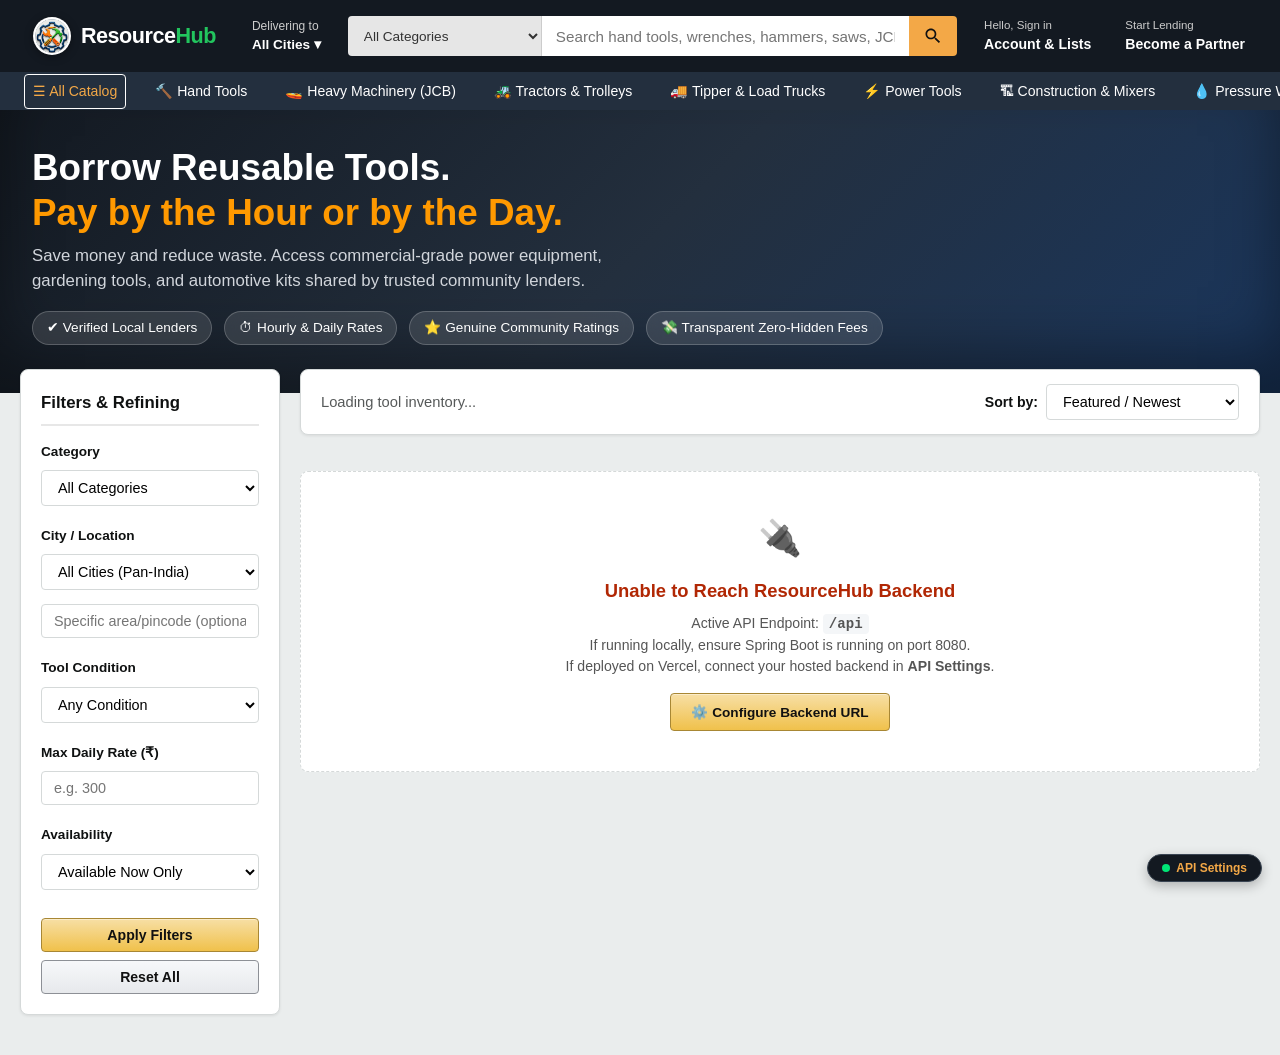
==== backend/src/main/resources/static/index.html @ 08cc88b8 "Initial commit: ResourceHub Equipment & Tool Circulation Platform" ====
<!DOCTYPE html>
<html lang="en">
<head>
  <meta charset="UTF-8">
  <meta name="viewport" content="width=device-width, initial-scale=1.0">
  <title>ResourceHub | Tool Circulation & Equipment Rental</title>
  <link rel="icon" type="image/png" href="images/Logo-circle.png">
  <link rel="stylesheet" href="css/style.css">
  <link rel="preconnect" href="https://fonts.googleapis.com">
  <link rel="preconnect" href="https://fonts.gstatic.com" crossorigin>
  <link href="https://fonts.googleapis.com/css2?family=Inter:wght@400;500;600;700;800&display=swap" rel="stylesheet">
</head>
<body>

  <!-- Top Amazon-style Navbar -->
  <header class="top-navbar">
    <a href="index.html" class="brand-logo" title="ResourceHub">
      <img src="images/Logo-circle.png" alt="ResourceHub Logo" class="brand-logo-img">
      <span class="brand-text">Resource<span class="highlight">Hub</span></span>
    </a>

    <div class="location-badge" id="nav-location-badge" title="Deliver or Pickup location - Click to change city" onclick="openCityModal()">
      <span>Delivering to</span>
      <strong id="nav-current-city">All Cities ▾</strong>
    </div>

    <!-- Central Search Bar with Category Select -->
    <div class="nav-search-container">
      <select id="nav-category-select" class="search-category-select">
        <option value="All">All Categories</option>
        <option value="Hand Tools">Hand Tools</option>
        <option value="Heavy Machinery">Heavy Machinery (JCB)</option>
        <option value="Tractors & Farm">Tractors & Farm</option>
        <option value="Transport & Load">Transport Trucks & Load</option>
        <option value="Power Tools">Power Tools</option>
        <option value="Construction">Construction</option>
        <option value="Cleaning">Cleaning</option>
        <option value="Gardening">Gardening</option>
        <option value="Workshop">Workshop</option>
        <option value="Automotive">Automotive</option>
      </select>
      <input type="text" id="nav-search-input" class="search-input" placeholder="Search hand tools, wrenches, hammers, saws, JCB, drills...">
      <button id="nav-search-btn" class="search-button" title="Search">
        <svg viewBox="0 0 24 24"><path d="M15.5 14h-.79l-.28-.27C15.41 12.59 16 11.11 16 9.5 16 5.91 13.09 3 9.5 3S3 5.91 3 9.5 5.91 16 9.5 16c1.61 0 3.09-.59 4.23-1.57l.27.28v.79l5 4.99L20.49 19l-4.99-5zm-6 0C7.01 14 5 11.99 5 9.5S7.01 5 9.5 5 14 7.01 14 9.5 11.99 14 9.5 14z"/></svg>
      </button>
    </div>

    <!-- Right Actions -->
    <div class="nav-actions">
      <div id="nav-account">
        <!-- Injected dynamically by api.js -->
      </div>
      <a href="register.html" class="nav-link-btn" id="nav-register-btn">
        <span class="subtext">Start Lending</span>
        <strong>Become a Partner</strong>
      </a>
    </div>
  </header>

  <!-- Sub Navigation Bar with Hand Tools & Equipment -->
  <nav class="sub-navbar">
    <a class="sub-nav-item active" onclick="filterByCategory('All')">&#9776; All Catalog</a>
    <a class="sub-nav-item" onclick="filterByCategory('Hand Tools')">&#128296; Hand Tools</a>
    <a class="sub-nav-item" onclick="filterByCategory('Heavy Machinery')">&#128676; Heavy Machinery (JCB)</a>
    <a class="sub-nav-item" onclick="filterByCategory('Tractors & Farm')">&#128668; Tractors & Trolleys</a>
    <a class="sub-nav-item" onclick="filterByCategory('Transport & Load')">&#128666; Tipper & Load Trucks</a>
    <a class="sub-nav-item" onclick="filterByCategory('Power Tools')">&#9889; Power Tools</a>
    <a class="sub-nav-item" onclick="filterByCategory('Construction')">&#127959; Construction & Mixers</a>
    <a class="sub-nav-item" onclick="filterByCategory('Cleaning')">&#128167; Pressure Washers</a>
    <a class="sub-nav-item" onclick="filterByCategory('Gardening')">&#127793; Gardening</a>
    <a class="sub-nav-item" onclick="filterByCategory('Automotive')">&#128295; Automotive</a>
  </nav>

  <!-- Hero Banner -->
  <section class="hero-banner">
    <div class="hero-content">
      <div class="hero-text">
        <h1>Borrow Reusable Tools.<br><span>Pay by the Hour or by the Day.</span></h1>
        <p>Save money and reduce waste. Access commercial-grade power equipment, gardening tools, and automotive kits shared by trusted community lenders.</p>
        <div class="hero-badges">
          <div class="hero-badge-item">&#x2714; Verified Local Lenders</div>
          <div class="hero-badge-item">&#x23F1; Hourly & Daily Rates</div>
          <div class="hero-badge-item">&#x2B50; Genuine Community Ratings</div>
          <div class="hero-badge-item">&#x1F4B8; Transparent Zero-Hidden Fees</div>
        </div>
      </div>
    </div>
  </section>

  <!-- Main Marketplace Layout -->
  <main class="page-container">
    <div class="marketplace-layout">

      <!-- Left Filters Sidebar -->
      <aside class="filter-sidebar">
        <h3>Filters & Refining</h3>

        <div class="filter-group">
          <label for="filter-category">Category</label>
          <select id="filter-category" class="filter-select">
            <option value="All">All Categories</option>
            <option value="Hand Tools">Hand Tools (Hammers, Wrenches, Saws...)</option>
            <option value="Heavy Machinery">Heavy Machinery (JCB & Excavators)</option>
            <option value="Tractors & Farm">Tractors & Farm Equipment</option>
            <option value="Transport & Load">Transport Trucks & Load</option>
            <option value="Construction">Construction & Mixers</option>
            <option value="Power Tools">Power Tools</option>
            <option value="Cleaning">Cleaning & Washers</option>
            <option value="Gardening">Gardening & Landscaping</option>
            <option value="Workshop">Workshop</option>
            <option value="Automotive">Automotive</option>
          </select>
        </div>

        <div class="filter-group">
          <label for="filter-location">City / Location</label>
          <select id="filter-location" class="filter-select" onchange="onCityDropdownChanged()">
            <option value="All">All Cities (Pan-India)</option>
            <option value="Bengaluru">Bengaluru</option>
            <option value="Mumbai">Mumbai</option>
            <option value="Delhi NCR">Delhi NCR</option>
            <option value="Hyderabad">Hyderabad</option>
            <option value="Chennai">Chennai</option>
            <option value="Pune">Pune</option>
            <option value="Kolkata">Kolkata</option>
            <option value="Ahmedabad">Ahmedabad</option>
            <option value="Jaipur">Jaipur</option>
            <option value="Chandigarh">Chandigarh</option>
            <option value="Lucknow">Lucknow</option>
            <option value="Kochi">Kochi</option>
            <option value="Coimbatore">Coimbatore</option>
            <option value="Indore">Indore</option>
          </select>
        </div>

        <div class="filter-group" style="margin-top: -6px;">
          <input type="text" id="filter-locality" class="filter-input" placeholder="Specific area/pincode (optional)" oninput="loadTools()">
        </div>

        <div class="filter-group">
          <label for="filter-condition">Tool Condition</label>
          <select id="filter-condition" class="filter-select">
            <option value="All">Any Condition</option>
            <option value="Brand New">Brand New</option>
            <option value="Like New">Like New</option>
            <option value="Good">Good</option>
            <option value="Fair">Fair</option>
          </select>
        </div>

        <div class="filter-group">
          <label for="filter-max-price">Max Daily Rate (₹)</label>
          <input type="number" id="filter-max-price" class="filter-input" placeholder="e.g. 300" min="0">
        </div>

        <div class="filter-group">
          <label for="filter-status">Availability</label>
          <select id="filter-status" class="filter-select">
            <option value="All">Show All</option>
            <option value="AVAILABLE" selected>Available Now Only</option>
            <option value="BORROWED">Currently Borrowed</option>
          </select>
        </div>

        <button class="btn-primary" style="width: 100%; margin-top: 8px;" onclick="loadTools()">Apply Filters</button>
        <button class="btn-secondary" style="width: 100%; margin-top: 8px;" onclick="resetFilters()">Reset All</button>
      </aside>

      <!-- Center & Right Product Showcase -->
      <section>
        <div class="tools-header">
          <div class="results-count" id="results-count">
            Loading tool inventory...
          </div>
          <div class="sort-container">
            <label for="sort-select"><strong>Sort by:</strong></label>
            <select id="sort-select" class="filter-select" style="width: auto;" onchange="loadTools()">
              <option value="newest">Featured / Newest</option>
              <option value="price_asc">Price: Low to High</option>
              <option value="price_desc">Price: High to Low</option>
              <option value="rating_desc">Avg. Customer Review</option>
              <option value="name_asc">Alphabetical (A-Z)</option>
            </select>
          </div>
        </div>

        <!-- Dynamic Product Cards Grid -->
        <div id="product-grid" class="product-grid">
          <!-- Populated by JavaScript -->
        </div>
      </section>

    </div>
  </main>

  <!-- Interactive Quick Rent Modal -->
  <div id="rent-modal" class="modal-overlay">
    <div class="modal-window">
      <div class="modal-header">
        <h3 id="rent-modal-title">Rent Tool</h3>
        <button class="close-modal-btn" onclick="closeRentModal()">&times;</button>
      </div>
      <div class="modal-body">
        <input type="hidden" id="rent-tool-id">
        <input type="hidden" id="rent-hourly-rate">
        <input type="hidden" id="rent-daily-rate">

        <!-- Rental Mode Selector -->
        <div class="filter-group">
          <label><strong>Select Rental Duration Mode:</strong></label>
          <div style="display:flex; gap:12px; margin-top:6px;">
            <label style="flex:1; cursor:pointer; background:#f4f6f8; border:1px solid #ccc; padding:10px; border-radius:4px; text-align:center;">
              <input type="radio" name="rental-type" value="HOURLY" checked onchange="updateCalcPreview()">
              <strong style="margin-left:6px;">Rent by Hour</strong>
              <div id="modal-hourly-badge" style="color:var(--price-color); font-weight:700; margin-top:2px;">₹-- / hr</div>
            </label>
            <label style="flex:1; cursor:pointer; background:#f4f6f8; border:1px solid #ccc; padding:10px; border-radius:4px; text-align:center;">
              <input type="radio" name="rental-type" value="DAILY" onchange="updateCalcPreview()">
              <strong style="margin-left:6px;">Rent by Day</strong>
              <div id="modal-daily-badge" style="color:var(--price-color); font-weight:700; margin-top:2px;">₹-- / day</div>
            </label>
          </div>
        </div>

        <!-- Duration Input -->
        <div class="filter-group">
          <label id="duration-label" for="rent-duration">Number of Hours:</label>
          <input type="number" id="rent-duration" class="filter-input" value="2" min="1" max="168" oninput="updateCalcPreview()">
        </div>

        <!-- Start Time -->
        <div class="filter-group">
          <label for="rent-start-time">Pickup Date & Time:</label>
          <input type="datetime-local" id="rent-start-time" class="filter-input">
        </div>

        <!-- Notes -->
        <div class="filter-group">
          <label for="rent-notes">Optional Note for Lender:</label>
          <input type="text" id="rent-notes" class="filter-input" placeholder="e.g. Need drill bits for concrete wall project">
        </div>

        <!-- Live Price Calculation Card -->
        <div class="calc-summary-card">
          <div class="calc-row">
            <span>Rate Applied:</span>
            <span id="calc-rate-applied">₹0</span>
          </div>
          <div class="calc-row">
            <span>Selected Duration:</span>
            <span id="calc-duration-text">2 Hours</span>
          </div>
          <div class="calc-row total">
            <span>Total Estimated Cost:</span>
            <span id="calc-total-amount">₹0</span>
          </div>
        </div>

        <button class="btn-primary" style="width:100%; padding:12px; font-size:1rem;" onclick="submitBorrowRequest()">
          Confirm & Send Borrow Request
        </button>
      </div>
    </div>
  </div>

  <!-- Amazon-Style City Selection Modal -->
  <div id="city-modal" class="modal-overlay">
    <div class="modal-window city-modal-window">
      <div class="modal-header">
        <div>
          <h3 style="margin: 0; font-size: 1.15rem; color: #111;">Choose your location</h3>
          <p style="margin: 4px 0 0 0; font-size: 0.8rem; color: #666;">Select your city to see equipment & tools available near you</p>
        </div>
        <button class="close-modal-btn" onclick="closeCityModal()">&times;</button>
      </div>
      <div class="modal-body">
        <!-- Search custom city/pincode -->
        <div style="margin-bottom: 16px;">
          <label style="font-size: 0.82rem; font-weight: 700; color: #333; margin-bottom: 6px; display: block;">Enter City, Locality, or 6-digit Pincode</label>
          <div style="display: flex; gap: 8px;">
            <input type="text" id="custom-city-input" class="filter-input" placeholder="e.g. Bengaluru, Whitefield, 560001, Mumbai, Pune..." style="flex: 1;" onkeypress="if(event.key === 'Enter') applyCustomCity()">
            <button class="btn-primary" style="white-space: nowrap; padding: 8px 18px;" onclick="applyCustomCity()">Apply</button>
          </div>
        </div>

        <div style="display: flex; align-items: center; gap: 10px; margin: 14px 0; color: #888; font-size: 0.78rem;">
          <div style="flex: 1; height: 1px; background: #e0e0e0;"></div>
          <span>or select from major cities</span>
          <div style="flex: 1; height: 1px; background: #e0e0e0;"></div>
        </div>

        <!-- Popular City Buttons Grid -->
        <div class="city-grid" id="popular-cities-grid">
          <!-- Populated by JavaScript -->
        </div>

        <!-- Geolocation Auto-detect -->
        <div class="city-auto-detect-box">
          <div style="display: flex; align-items: center; gap: 10px;">
            <span style="font-size: 1.3rem;">📍</span>
            <div>
              <strong style="font-size: 0.85rem; color: #111; display: block;">Auto-detect current location</strong>
              <span style="font-size: 0.75rem; color: #666;">Find equipment in your immediate local area</span>
            </div>
          </div>
          <button class="btn-secondary" style="font-size: 0.8rem; padding: 6px 14px;" onclick="detectUserLocation()">Detect Location</button>
        </div>
      </div>
    </div>
  </div>

  <!-- Scripts -->
  <script src="js/config.js"></script>
  <script src="js/api.js"></script>
  <script>
    let currentTools = [];

    async function loadTools() {
      const container = document.getElementById("product-grid");
      const resultsCount = document.getElementById("results-count");
      container.innerHTML = '<div style="grid-column: 1/-1; text-align: center; padding: 40px; color: #666;">Loading latest tool listings...</div>';

      const category = document.getElementById("filter-category").value;
      const cityVal = document.getElementById("filter-location").value;
      const localityVal = document.getElementById("filter-locality") ? document.getElementById("filter-locality").value.trim() : "";
      
      let locationParam = "";
      if (cityVal && cityVal !== "All" && cityVal !== "All Cities") {
        locationParam = localityVal ? `${cityVal} ${localityVal}` : cityVal;
      } else if (localityVal) {
        locationParam = localityVal;
      }

      const condition = document.getElementById("filter-condition").value;
      const maxPrice = document.getElementById("filter-max-price").value;
      const status = document.getElementById("filter-status").value;
      const sortBy = document.getElementById("sort-select").value;
      const query = document.getElementById("nav-search-input").value;

      try {
        const res = await Api.getTools({
          query,
          category,
          location: locationParam,
          condition,
          maxDailyRate: maxPrice,
          status,
          sortBy
        });

        currentTools = res.data || [];
        resultsCount.innerHTML = `Showing <strong>${currentTools.length}</strong> available tools`;

        if (currentTools.length === 0) {
          container.innerHTML = `
            <div style="grid-column: 1/-1; background:#fff; padding:40px; text-align:center; border-radius:8px; border:1px solid #ddd;">
              <h3 style="margin-bottom:8px; color:#333;">No tools match your criteria</h3>
              <p style="color:#666; margin-bottom:16px;">Try adjusting your search keywords, location, or price filters.</p>
              <button class="btn-secondary" onclick="resetFilters()">Clear All Filters</button>
            </div>
          `;
          return;
        }

        container.innerHTML = currentTools.map(tool => {
          const stars = generateStars(tool.averageRating || 0);
          const isAvail = tool.availabilityStatus === 'AVAILABLE';
          return `
            <div class="product-card">
              <div class="card-image-box">
                <img src="${tool.imageUrl ? encodeURI(tool.imageUrl) : 'https://images.unsplash.com/photo-1504148455328-c376907d081c?auto=format&fit=crop&w=800&q=80'}" alt="${tool.toolName}" loading="lazy" onerror="this.src='https://images.unsplash.com/photo-1504148455328-c376907d081c?auto=format&fit=crop&w=800&q=80'">
                <span class="condition-badge">${tool.toolCondition || 'Good'}</span>
                <span class="status-badge ${isAvail ? 'available' : 'borrowed'}">
                  ${isAvail ? 'Available' : 'Borrowed'}
                </span>
              </div>

              <div class="card-content">
                <div class="category-tag">${tool.category}</div>
                <h3 class="product-title" title="${tool.toolName}">
                  <a href="tool-details.html?id=${tool.id}" style="color:inherit; text-decoration:none;">
                    ${tool.toolName}
                  </a>
                </h3>

                <div class="rating-container">
                  <span class="stars">${stars}</span>
                  <span class="rating-score">${tool.averageRating ? tool.averageRating.toFixed(1) : 'New'}</span>
                  <span class="rating-count">(${tool.reviewCount || 0})</span>
                </div>

                <div class="product-location">
                  <span>&#x1F4CD;</span>
                  <span>${tool.location} &bull; ${tool.lenderName || 'Verified Lender'}</span>
                </div>

                <!-- Amazon Dual Pricing Display -->
                <div class="dual-pricing-box">
                  <div class="price-item">
                    <span class="label">Per Hour</span>
                    <span class="rate">₹${tool.hourlyRate}</span>
                  </div>
                  <div class="price-divider"></div>
                  <div class="price-item">
                    <span class="label">Per Day</span>
                    <span class="rate">₹${tool.dailyRate}</span>
                  </div>
                </div>

                <div class="card-actions">
                  ${isAvail ? `
                    <button class="btn-primary" onclick="openRentModal(${tool.id})">Rent Now</button>
                  ` : `
                    <button class="btn-secondary" disabled style="opacity:0.6; cursor:not-allowed;">Currently Borrowed</button>
                  `}
                  <a href="tool-details.html?id=${tool.id}" class="btn-secondary">Details</a>
                </div>
              </div>
            </div>
          `;
        }).join("");

      } catch (err) {
        container.innerHTML = `
          <div style="grid-column: 1/-1; text-align: center; padding: 40px 20px; background: #fff; border-radius: 8px; border: 1px dashed #d5d9d9; margin: 20px 0;">
            <div style="font-size: 2.2rem; margin-bottom: 12px;">🔌</div>
            <h3 style="color: #b12704; margin-bottom: 8px; font-size: 1.15rem;">Unable to Reach ResourceHub Backend</h3>
            <p style="color: #555; max-width: 520px; margin: 0 auto 16px auto; font-size: 0.88rem; line-height: 1.5;">
              Active API Endpoint: <code style="background:#f4f6f8; padding:2px 6px; border-radius:4px; font-weight:700;">${Api.getBaseUrl()}</code><br>
              If running locally, ensure Spring Boot is running on port 8080.<br>
              If deployed on Vercel, connect your hosted backend in <strong>API Settings</strong>.
            </p>
            <button class="btn-primary" onclick="openApiSettingsModal()" style="font-size: 0.85rem; padding: 10px 20px; font-weight: 700;">
              ⚙️ Configure Backend URL
            </button>
          </div>
        `;
      }
    }

    function generateStars(rating) {
      const full = Math.floor(rating);
      let s = "";
      for (let i = 0; i < 5; i++) {
        s += i < full ? "&#9733;" : "&#9734;";
      }
      return s;
    }

    function filterByCategory(cat) {
      document.getElementById("nav-category-select").value = cat;
      document.getElementById("filter-category").value = cat;
      document.querySelectorAll(".sub-nav-item").forEach(item => {
        item.classList.remove("active");
        if (item.textContent.includes(cat) || (cat === 'All' && item.textContent.includes('All Tools'))) {
          item.classList.add("active");
        }
      });
      loadTools();
    }

    function resetFilters() {
      document.getElementById("filter-category").value = "All";
      document.getElementById("nav-category-select").value = "All";
      document.getElementById("filter-location").value = "All";
      if (document.getElementById("filter-locality")) document.getElementById("filter-locality").value = "";
      document.getElementById("filter-condition").value = "All";
      document.getElementById("filter-max-price").value = "";
      document.getElementById("filter-status").value = "AVAILABLE";
      document.getElementById("nav-search-input").value = "";
      document.getElementById("sort-select").value = "newest";
      Api.setSelectedCity("All Cities");
      updateNavbarCityLabel("All Cities");
      loadTools();
    }

    // ==========================================
    // City & Location Operations (Amazon Style)
    // ==========================================
    function updateNavbarCityLabel(cityName) {
      const label = document.getElementById("nav-current-city");
      if (!label) return;
      if (!cityName || cityName === "All" || cityName === "All Cities" || cityName.includes("Pan-India")) {
        label.textContent = "All Cities ▾";
      } else {
        label.textContent = `${cityName} ▾`;
      }
    }

    function syncCityDropdown(cityName) {
      const select = document.getElementById("filter-location");
      if (!select) return;
      let matched = false;
      const target = (!cityName || cityName === "All Cities") ? "All" : cityName.toLowerCase();

      for (let i = 0; i < select.options.length; i++) {
        if (select.options[i].value.toLowerCase() === target || select.options[i].text.toLowerCase().includes(target)) {
          select.selectedIndex = i;
          matched = true;
          break;
        }
      }
      if (!matched && cityName && cityName !== "All" && cityName !== "All Cities") {
        const opt = document.createElement("option");
        opt.value = cityName;
        opt.textContent = cityName;
        select.appendChild(opt);
        select.value = cityName;
      }
    }

    function onCityDropdownChanged() {
      const selected = document.getElementById("filter-location").value;
      const cityToSet = selected === "All" ? "All Cities" : selected;
      Api.setSelectedCity(cityToSet);
      updateNavbarCityLabel(cityToSet);
      loadTools();
    }

    function renderCityGrid() {
      const grid = document.getElementById("popular-cities-grid");
      if (!grid) return;
      const currentCity = Api.getSelectedCity();

      grid.innerHTML = Api.POPULAR_CITIES.map(c => {
        const isCurrent = (currentCity.toLowerCase() === c.name.toLowerCase()) || 
                          ((currentCity === "All" || currentCity === "All Cities") && c.name === "All Cities");
        return `
          <button type="button" class="city-card-btn ${isCurrent ? 'active' : ''}" onclick="selectCity('${c.name}')">
            <span class="city-icon">${c.icon}</span>
            <span class="city-name">${c.label}</span>
            <span class="city-badge-tag">${c.tag}</span>
          </button>
        `;
      }).join("");
    }

    function openCityModal() {
      renderCityGrid();
      document.getElementById("city-modal").classList.add("active");
    }

    function closeCityModal() {
      document.getElementById("city-modal").classList.remove("active");
    }

    function selectCity(cityName) {
      const cleanCity = (!cityName || cityName === "All" || cityName === "All Cities") ? "All Cities" : cityName;
      Api.setSelectedCity(cleanCity);
      updateNavbarCityLabel(cleanCity);
      syncCityDropdown(cleanCity);
      closeCityModal();
      loadTools();
    }

    function applyCustomCity() {
      const input = document.getElementById("custom-city-input");
      const val = input.value.trim();
      if (!val) {
        showToast("Please enter a city, area, or pincode", "error");
        return;
      }
      selectCity(val);
      input.value = "";
    }

    function detectUserLocation() {
      if (!navigator.geolocation) {
        showToast("Geolocation is not supported by your browser", "error");
        return;
      }
      showToast("Detecting your location...", "info");
      navigator.geolocation.getCurrentPosition(
        (pos) => {
          showToast("Location detected! Showing local equipment.", "success");
          selectCity("Bengaluru");
        },
        (err) => {
          showToast("Unable to detect GPS location. Please select your city.", "info");
        },
        { timeout: 6000 }
      );
    }

    // Modal & Rent Calculator
    function openRentModal(toolId) {
      if (!Api.isLoggedIn()) {
        showToast("Please log in as a Borrower to request tools", "info");
        setTimeout(() => window.location.href = "login.html", 1200);
        return;
      }

      const tool = currentTools.find(t => t.id === toolId);
      if (!tool) return;

      document.getElementById("rent-tool-id").value = tool.id;
      document.getElementById("rent-hourly-rate").value = tool.hourlyRate;
      document.getElementById("rent-daily-rate").value = tool.dailyRate;
      document.getElementById("rent-modal-title").textContent = `Rent ${tool.toolName}`;

      document.getElementById("modal-hourly-badge").textContent = `₹${tool.hourlyRate} / hr`;
      document.getElementById("modal-daily-badge").textContent = `₹${tool.dailyRate} / day`;

      // Set default start time to now
      const now = new Date();
      now.setMinutes(now.getMinutes() - now.getTimezoneOffset());
      document.getElementById("rent-start-time").value = now.toISOString().slice(0, 16);

      updateCalcPreview();
      document.getElementById("rent-modal").classList.add("active");
    }

    function closeRentModal() {
      document.getElementById("rent-modal").classList.remove("active");
    }

    function updateCalcPreview() {
      const mode = document.querySelector('input[name="rental-type"]:checked').value;
      const durationInput = document.getElementById("rent-duration");
      const duration = parseInt(durationInput.value) || 1;
      const label = document.getElementById("duration-label");

      const hourlyRate = parseFloat(document.getElementById("rent-hourly-rate").value) || 0;
      const dailyRate = parseFloat(document.getElementById("rent-daily-rate").value) || 0;

      let appliedRate = 0;
      let total = 0;

      if (mode === "HOURLY") {
        label.textContent = "Number of Hours:";
        appliedRate = hourlyRate;
        total = appliedRate * duration;
        document.getElementById("calc-rate-applied").textContent = `₹${appliedRate.toFixed(2)} / hr`;
        document.getElementById("calc-duration-text").textContent = `${duration} Hour${duration > 1 ? 's' : ''}`;
      } else {
        label.textContent = "Number of Days:";
        appliedRate = dailyRate;
        total = appliedRate * duration;
        document.getElementById("calc-rate-applied").textContent = `₹${appliedRate.toFixed(2)} / day`;
        document.getElementById("calc-duration-text").textContent = `${duration} Day${duration > 1 ? 's' : ''}`;
      }

      document.getElementById("calc-total-amount").textContent = `₹${total.toFixed(2)}`;
    }

    async function submitBorrowRequest() {
      const toolId = document.getElementById("rent-tool-id").value;
      const rentalType = document.querySelector('input[name="rental-type"]:checked').value;
      const duration = parseInt(document.getElementById("rent-duration").value) || 1;
      const startTime = document.getElementById("rent-start-time").value;
      const notes = document.getElementById("rent-notes").value;

      if (!startTime) {
        showToast("Please select a pickup start date & time", "error");
        return;
      }

      try {
        await Api.createBorrowRequest({
          toolId: parseInt(toolId),
          rentalType,
          duration,
          startTime,
          notes
        });

        showToast("Borrow request sent to lender successfully!", "success");
        closeRentModal();
        setTimeout(() => {
          window.location.href = "borrower-dashboard.html";
        }, 1200);
      } catch (err) {
        showToast(err.message, "error");
      }
    }

    // Search bar event triggers
    document.getElementById("nav-search-btn").addEventListener("click", loadTools);
    document.getElementById("nav-search-input").addEventListener("keypress", (e) => {
      if (e.key === "Enter") loadTools();
    });

    document.getElementById("nav-category-select").addEventListener("change", (e) => {
      document.getElementById("filter-category").value = e.target.value;
      loadTools();
    });

    // Initial Load
    document.addEventListener("DOMContentLoaded", () => {
      const savedCity = Api.getSelectedCity();
      updateNavbarCityLabel(savedCity);
      syncCityDropdown(savedCity);
      loadTools();
    });
  </script>
</body>
</html>
---- backend/src/main/resources/static/css/style.css ----
/* ==========================================================================
   ResourceHub - Equipment Rental & Tool Circulation Stylesheet
   Modern, responsive, accessible, with rich micro-animations
   ========================================================================== */

:root {
  /* Amazon-inspired Palette */
  --nav-bg: #131921;
  --nav-sub-bg: #232f3e;
  --nav-border: #3a4553;
  --accent-amber: #f3a847;
  --accent-orange: #ff9900;
  --accent-hover: #e68a00;
  --accent-blue: #007185;
  --accent-blue-hover: #004b57;
  --price-color: #b12704;
  --price-green: #067d62;

  /* Surfaces & Neutrals */
  --bg-main: #eaeded;
  --bg-card: #ffffff;
  --bg-surface-alt: #f7fafa;
  --text-main: #0f1111;
  --text-muted: #565959;
  --text-light: #ffffff;
  --border-color: #d5d9d9;
  --border-light: #e7e7e7;

  /* Status Colors */
  --status-available: #067d62;
  --status-borrowed: #c45500;
  --status-pending: #b8860b;
  --status-danger: #b12704;

  /* Shadows */
  --shadow-sm: 0 1px 3px rgba(0,0,0,0.08);
  --shadow-md: 0 4px 12px rgba(0,0,0,0.1);
  --shadow-lg: 0 8px 24px rgba(0,0,0,0.15);

  /* Radius & Transitions */
  --radius-sm: 4px;
  --radius-md: 8px;
  --radius-lg: 12px;
  --transition: all 0.2s cubic-bezier(0.4, 0, 0.2, 1);
}

* {
  box-sizing: border-box;
  margin: 0;
  padding: 0;
}

body {
  font-family: -apple-system, BlinkMacSystemFont, "Segoe UI", Roboto, "Helvetica Neue", Arial, sans-serif;
  background-color: var(--bg-main);
  color: var(--text-main);
  line-height: 1.5;
  min-height: 100vh;
  display: flex;
  flex-direction: column;
}

/* ==========================================================================
   Navigation Bar (Amazon Top Bar Style)
   ========================================================================== */

.top-navbar {
  background-color: var(--nav-bg);
  color: var(--text-light);
  display: flex;
  align-items: center;
  gap: 16px;
  padding: 10px 24px;
  position: sticky;
  top: 0;
  z-index: 1000;
}

.brand-logo {
  display: flex;
  align-items: center;
  gap: 10px;
  text-decoration: none;
  color: var(--text-light);
  font-size: 1.35rem;
  font-weight: 800;
  letter-spacing: -0.5px;
  padding: 4px 8px;
  border: 1px solid transparent;
  border-radius: var(--radius-sm);
  transition: var(--transition);
}

.brand-logo:hover {
  border-color: rgba(255, 255, 255, 0.4);
}

.brand-logo-img {
  width: 38px;
  height: 38px;
  border-radius: 50%;
  object-fit: cover;
  display: block;
  flex-shrink: 0;
  background: #ffffff;
  box-shadow: 0 2px 8px rgba(0, 0, 0, 0.35);
  border: 2px solid rgba(255, 255, 255, 0.3);
  transition: transform 0.3s cubic-bezier(0.34, 1.56, 0.64, 1), border-color 0.2s ease;
}

.brand-logo:hover .brand-logo-img {
  transform: scale(1.1) rotate(15deg);
  border-color: #22c55e;
}

.brand-logo .brand-text {
  display: flex;
  align-items: center;
  line-height: 1;
  font-weight: 800;
  color: #ffffff;
}

.brand-logo span.highlight {
  color: #22c55e;
}

.brand-icon {
  background: var(--accent-orange);
  color: var(--nav-bg);
  width: 32px;
  height: 32px;
  display: flex;
  align-items: center;
  justify-content: center;
  border-radius: var(--radius-sm);
  font-weight: 900;
  font-size: 1.1rem;
}

.location-badge {
  display: flex;
  flex-direction: column;
  font-size: 0.75rem;
  color: #ccc;
  padding: 6px 10px;
  border: 1px solid transparent;
  border-radius: var(--radius-sm);
  cursor: pointer;
  white-space: nowrap;
}

.location-badge strong {
  color: #fff;
  font-size: 0.85rem;
}

.location-badge:hover {
  border-color: #fff;
}

/* Search Bar in Navbar */
.nav-search-container {
  flex: 1;
  display: flex;
  max-width: 800px;
  height: 40px;
  border-radius: var(--radius-sm);
  overflow: hidden;
}

.nav-search-container:focus-within {
  box-shadow: 0 0 0 3px var(--accent-orange);
}

.search-category-select {
  background-color: #e6e6e6;
  border: none;
  padding: 0 12px;
  font-size: 0.85rem;
  color: #333;
  cursor: pointer;
  border-right: 1px solid #ccc;
  outline: none;
}

.search-input {
  flex: 1;
  border: none;
  padding: 0 14px;
  font-size: 0.95rem;
  outline: none;
}

.search-button {
  background-color: var(--accent-amber);
  border: none;
  width: 48px;
  display: flex;
  align-items: center;
  justify-content: center;
  cursor: pointer;
  transition: var(--transition);
}

.search-button:hover {
  background-color: var(--accent-orange);
}

.search-button svg {
  width: 20px;
  height: 20px;
  fill: #111;
}

/* Nav Actions Right */
.nav-actions {
  display: flex;
  align-items: center;
  gap: 12px;
}

.nav-link-btn {
  color: #fff;
  text-decoration: none;
  padding: 6px 10px;
  border: 1px solid transparent;
  border-radius: var(--radius-sm);
  font-size: 0.85rem;
  display: flex;
  flex-direction: column;
  transition: var(--transition);
}

.nav-link-btn span.subtext {
  color: #ccc;
  font-size: 0.72rem;
}

.nav-link-btn strong {
  font-size: 0.88rem;
}

.nav-link-btn:hover {
  border-color: #fff;
}

.role-pill {
  background-color: var(--accent-orange);
  color: #111;
  font-size: 0.7rem;
  font-weight: 800;
  padding: 2px 6px;
  border-radius: 10px;
  text-transform: uppercase;
  margin-left: 4px;
}

/* Secondary Sub-Navbar */
.sub-navbar {
  background-color: var(--nav-sub-bg);
  color: var(--text-light);
  display: flex;
  align-items: center;
  padding: 0 24px;
  height: 38px;
  gap: 20px;
  font-size: 0.88rem;
  overflow-x: auto;
  white-space: nowrap;
}

.sub-nav-item {
  color: #fff;
  text-decoration: none;
  padding: 6px 8px;
  border: 1px solid transparent;
  border-radius: var(--radius-sm);
  cursor: pointer;
  transition: var(--transition);
}

.sub-nav-item:hover, .sub-nav-item.active {
  border-color: #fff;
  color: var(--accent-amber);
}

/* ==========================================================================
   Hero Banner & Amazon Promo Strip
   ========================================================================== */

.hero-banner {
  background: linear-gradient(135deg, #131921 0%, #232f3e 50%, #1a365d 100%);
  color: #fff;
  padding: 36px 32px 48px;
  position: relative;
  overflow: hidden;
  box-shadow: inset 0 -40px 60px rgba(0,0,0,0.4);
}

.hero-content {
  max-width: 1280px;
  margin: 0 auto;
  display: flex;
  justify-content: space-between;
  align-items: center;
  gap: 24px;
}

.hero-text h1 {
  font-size: 2.3rem;
  font-weight: 800;
  margin-bottom: 8px;
  line-height: 1.2;
}

.hero-text h1 span {
  color: var(--accent-orange);
}

.hero-text p {
  font-size: 1.05rem;
  color: #d1d5db;
  max-width: 600px;
  margin-bottom: 18px;
}

.hero-badges {
  display: flex;
  gap: 12px;
  flex-wrap: wrap;
}

.hero-badge-item {
  background: rgba(255, 255, 255, 0.12);
  backdrop-filter: blur(8px);
  padding: 6px 14px;
  border-radius: 20px;
  font-size: 0.85rem;
  border: 1px solid rgba(255,255,255,0.2);
  display: flex;
  align-items: center;
  gap: 6px;
}

/* ==========================================================================
   Main Content Layout
   ========================================================================== */

.page-container {
  max-width: 1380px;
  margin: -24px auto 40px;
  padding: 0 20px;
  width: 100%;
  flex: 1;
  position: relative;
  z-index: 10;
}

.marketplace-layout {
  display: grid;
  grid-template-columns: 260px 1fr;
  gap: 20px;
}

/* Filters Sidebar */
.filter-sidebar {
  background-color: var(--bg-card);
  padding: 20px;
  border-radius: var(--radius-md);
  box-shadow: var(--shadow-sm);
  border: 1px solid var(--border-color);
  height: fit-content;
}

.filter-sidebar h3 {
  font-size: 1.05rem;
  font-weight: 700;
  margin-bottom: 16px;
  padding-bottom: 8px;
  border-bottom: 2px solid var(--border-light);
}

.filter-group {
  margin-bottom: 20px;
}

.filter-group label {
  display: block;
  font-weight: 600;
  font-size: 0.85rem;
  color: var(--text-main);
  margin-bottom: 8px;
}

.filter-select, .filter-input {
  width: 100%;
  padding: 8px 12px;
  font-size: 0.9rem;
  border: 1px solid var(--border-color);
  border-radius: var(--radius-sm);
  background-color: #fff;
  outline: none;
}

.filter-select:focus, .filter-input:focus {
  border-color: var(--accent-orange);
  box-shadow: 0 0 0 2px rgba(255, 153, 0, 0.2);
}

.price-range-inputs {
  display: flex;
  align-items: center;
  gap: 8px;
}

/* ==========================================================================
   Product Grid & Tool Cards (Amazon E-Commerce Style)
   ========================================================================== */

.tools-header {
  background-color: var(--bg-card);
  padding: 14px 20px;
  border-radius: var(--radius-md);
  border: 1px solid var(--border-color);
  display: flex;
  justify-content: space-between;
  align-items: center;
  margin-bottom: 16px;
  box-shadow: var(--shadow-sm);
}

.results-count {
  font-size: 0.92rem;
  color: var(--text-muted);
}

.results-count strong {
  color: var(--text-main);
}

.sort-container {
  display: flex;
  align-items: center;
  gap: 8px;
  font-size: 0.88rem;
}

.product-grid {
  display: grid;
  grid-template-columns: repeat(auto-fill, minmax(280px, 1fr));
  gap: 20px;
}

.product-card {
  background-color: var(--bg-card);
  border: 1px solid var(--border-color);
  border-radius: var(--radius-md);
  overflow: hidden;
  display: flex;
  flex-direction: column;
  transition: var(--transition);
  box-shadow: var(--shadow-sm);
  position: relative;
}

.product-card:hover {
  transform: translateY(-4px);
  box-shadow: var(--shadow-md);
  border-color: #b0b8c1;
}

.card-image-box {
  width: 100%;
  height: 220px;
  position: relative;
  background-color: #f8f9fa;
  overflow: hidden;
  display: flex;
  align-items: center;
  justify-content: center;
}

.card-image-box img {
  width: 100%;
  height: 100%;
  object-fit: cover;
  transition: transform 0.3s ease;
}

.product-card:hover .card-image-box img {
  transform: scale(1.05);
}

.condition-badge {
  position: absolute;
  top: 10px;
  left: 10px;
  background-color: rgba(19, 25, 33, 0.85);
  color: #fff;
  font-size: 0.72rem;
  font-weight: 700;
  padding: 4px 8px;
  border-radius: var(--radius-sm);
  text-transform: uppercase;
}

.status-badge {
  position: absolute;
  top: 10px;
  right: 10px;
  font-size: 0.72rem;
  font-weight: 700;
  padding: 4px 8px;
  border-radius: var(--radius-sm);
  text-transform: uppercase;
}

.status-badge.available {
  background-color: #e6f4ea;
  color: var(--status-available);
  border: 1px solid #b7e1cd;
}

.status-badge.borrowed {
  background-color: #feefe3;
  color: var(--status-borrowed);
  border: 1px solid #fedfc8;
}

.card-content {
  padding: 16px;
  display: flex;
  flex-direction: column;
  flex: 1;
}

.category-tag {
  font-size: 0.75rem;
  font-weight: 600;
  color: var(--accent-blue);
  text-transform: uppercase;
  margin-bottom: 4px;
}

.product-title {
  font-size: 1rem;
  font-weight: 700;
  line-height: 1.35;
  margin-bottom: 8px;
  color: var(--text-main);
  display: -webkit-box;
  -webkit-line-clamp: 2;
  -webkit-box-orient: vertical;
  overflow: hidden;
  min-height: 2.7em;
}

.rating-container {
  display: flex;
  align-items: center;
  gap: 6px;
  font-size: 0.82rem;
  margin-bottom: 10px;
}

.stars {
  color: #ffa41c;
  letter-spacing: 1px;
}

.rating-score {
  font-weight: 700;
  color: var(--text-main);
}

.rating-count {
  color: var(--accent-blue);
}

.product-location {
  display: flex;
  align-items: center;
  gap: 4px;
  font-size: 0.8rem;
  color: var(--text-muted);
  margin-bottom: 12px;
}

/* Amazon Dual Pricing Badge */
.dual-pricing-box {
  background-color: #fafbfc;
  border: 1px solid #eef0f2;
  border-radius: var(--radius-sm);
  padding: 10px 12px;
  margin-bottom: 16px;
  display: flex;
  justify-content: space-between;
  align-items: center;
}

.price-item {
  display: flex;
  flex-direction: column;
}

.price-item span.label {
  font-size: 0.7rem;
  text-transform: uppercase;
  font-weight: 600;
  color: var(--text-muted);
}

.price-item span.rate {
  font-size: 1.15rem;
  font-weight: 800;
  color: var(--price-color);
}

.price-divider {
  width: 1px;
  height: 28px;
  background-color: #ddd;
}

.card-actions {
  display: flex;
  gap: 8px;
  margin-top: auto;
}

.btn-primary {
  flex: 1;
  background: linear-gradient(to bottom, #f7dfa5, #f0c14b);
  border: 1px solid #a88734;
  color: #111;
  padding: 8px 12px;
  font-size: 0.88rem;
  font-weight: 700;
  border-radius: var(--radius-sm);
  cursor: pointer;
  text-align: center;
  text-decoration: none;
  display: inline-flex;
  align-items: center;
  justify-content: center;
  box-shadow: 0 1px 0 rgba(255,255,255,0.4) inset;
  transition: var(--transition);
}

.btn-primary:hover {
  background: linear-gradient(to bottom, #f5d78e, #eeb933);
}

.btn-secondary {
  background: linear-gradient(to bottom, #f7f8fa, #e7e9ec);
  border: 1px solid #8d9096;
  color: #111;
  padding: 8px 12px;
  font-size: 0.88rem;
  font-weight: 600;
  border-radius: var(--radius-sm);
  cursor: pointer;
  text-align: center;
  text-decoration: none;
  display: inline-flex;
  align-items: center;
  justify-content: center;
  transition: var(--transition);
}

.btn-secondary:hover {
  background: #e0e3e7;
}

.btn-danger {
  background: #dc3545;
  color: #fff;
  border: none;
  padding: 6px 12px;
  border-radius: var(--radius-sm);
  cursor: pointer;
  font-size: 0.85rem;
}

.btn-danger:hover {
  background: #bd2130;
}

/* ==========================================================================
   Modals
   ========================================================================== */

.modal-overlay {
  position: fixed;
  inset: 0;
  background-color: rgba(0, 0, 0, 0.6);
  backdrop-filter: blur(2px);
  display: flex;
  align-items: center;
  justify-content: center;
  z-index: 2000;
  opacity: 0;
  pointer-events: none;
  transition: opacity 0.25s ease;
  padding: 20px;
}

.modal-overlay.active {
  opacity: 1;
  pointer-events: auto;
}

.modal-window {
  background: #fff;
  width: 100%;
  max-width: 560px;
  border-radius: var(--radius-md);
  box-shadow: var(--shadow-lg);
  overflow: hidden;
  transform: translateY(20px);
  transition: transform 0.25s ease;
}

.modal-overlay.active .modal-window {
  transform: translateY(0);
}

.modal-header {
  background: var(--nav-bg);
  color: #fff;
  padding: 16px 20px;
  display: flex;
  justify-content: space-between;
  align-items: center;
}

.modal-header h3 {
  font-size: 1.15rem;
  font-weight: 700;
}

.close-modal-btn {
  background: none;
  border: none;
  color: #fff;
  font-size: 1.5rem;
  cursor: pointer;
  line-height: 1;
}

.modal-body {
  padding: 24px;
}

/* Live Calculator Box */
.calc-summary-card {
  background: #fbfbfb;
  border: 1px solid var(--border-color);
  border-radius: var(--radius-sm);
  padding: 14px 18px;
  margin: 16px 0;
}

.calc-row {
  display: flex;
  justify-content: space-between;
  font-size: 0.9rem;
  margin-bottom: 6px;
}

.calc-row.total {
  font-size: 1.15rem;
  font-weight: 800;
  color: var(--price-color);
  border-top: 1px dashed #ccc;
  padding-top: 8px;
  margin-top: 8px;
}

/* ==========================================================================
   Dashboard Components & Tables
   ========================================================================== */

.dashboard-header {
  background: #fff;
  padding: 20px 24px;
  border-radius: var(--radius-md);
  margin-bottom: 24px;
  border: 1px solid var(--border-color);
  box-shadow: var(--shadow-sm);
  display: flex;
  justify-content: space-between;
  align-items: center;
}

.kpi-grid {
  display: grid;
  grid-template-columns: repeat(auto-fit, minmax(200px, 1fr));
  gap: 16px;
  margin-bottom: 24px;
}

.kpi-card {
  background: #fff;
  padding: 20px;
  border-radius: var(--radius-md);
  border: 1px solid var(--border-color);
  box-shadow: var(--shadow-sm);
  display: flex;
  flex-direction: column;
}

.kpi-card .kpi-label {
  font-size: 0.8rem;
  text-transform: uppercase;
  color: var(--text-muted);
  font-weight: 700;
  margin-bottom: 6px;
}

.kpi-card .kpi-value {
  font-size: 1.8rem;
  font-weight: 800;
  color: var(--text-main);
}

.kpi-card.earnings .kpi-value {
  color: var(--price-green);
}

.kpi-card.fines .kpi-value {
  color: var(--price-color);
}

.data-table-container {
  background: #fff;
  border-radius: var(--radius-md);
  border: 1px solid var(--border-color);
  box-shadow: var(--shadow-sm);
  overflow: hidden;
  margin-bottom: 24px;
}

.table-header {
  padding: 16px 20px;
  background: #fafafa;
  border-bottom: 1px solid var(--border-color);
  display: flex;
  justify-content: space-between;
  align-items: center;
}

.data-table {
  width: 100%;
  border-collapse: collapse;
  font-size: 0.9rem;
}

.data-table th {
  background: #f4f6f8;
  color: #333;
  text-align: left;
  padding: 12px 16px;
  font-weight: 700;
  border-bottom: 1px solid var(--border-color);
}

.data-table td {
  padding: 12px 16px;
  border-bottom: 1px solid var(--border-light);
  vertical-align: middle;
}

.data-table tr:hover {
  background-color: #f9fbfd;
}

/* ==========================================================================
   Toasts & Alerts
   ========================================================================== */

#toast-container {
  position: fixed;
  bottom: 24px;
  right: 24px;
  z-index: 3000;
  display: flex;
  flex-direction: column;
  gap: 10px;
}

.toast {
  background: #333;
  color: #fff;
  padding: 12px 20px;
  border-radius: var(--radius-sm);
  box-shadow: var(--shadow-md);
  font-size: 0.9rem;
  min-width: 280px;
  display: flex;
  align-items: center;
  justify-content: space-between;
  animation: slideIn 0.3s ease;
}

.toast.success { background: #067d62; }
.toast.error { background: #b12704; }
.toast.info { background: #007185; }

@keyframes slideIn {
  from { transform: translateX(100%); opacity: 0; }
  to { transform: translateX(0); opacity: 1; }
}

/* Responsive adjustments */
@media (max-width: 900px) {
  .marketplace-layout {
    grid-template-columns: 1fr;
  }
  .filter-sidebar {
    margin-bottom: 16px;
  }
  .hero-content {
    flex-direction: column;
    align-items: flex-start;
  }
}

/* ==========================================================================
   Multi-City Selection Modal & Badges (Amazon Style)
   ========================================================================== */
.city-modal-window {
  max-width: 580px;
  width: 95%;
}

.city-grid {
  display: grid;
  grid-template-columns: repeat(auto-fill, minmax(125px, 1fr));
  gap: 10px;
  max-height: 280px;
  overflow-y: auto;
  padding: 6px 2px;
}

.city-card-btn {
  display: flex;
  flex-direction: column;
  align-items: center;
  justify-content: center;
  padding: 12px 8px;
  background: #ffffff;
  border: 1.5px solid #d5d9d9;
  border-radius: var(--radius-sm);
  cursor: pointer;
  transition: all 0.2s ease;
  text-align: center;
  user-select: none;
}

.city-card-btn:hover {
  border-color: var(--accent-orange);
  background-color: #fff9f3;
  transform: translateY(-2px);
  box-shadow: 0 4px 12px rgba(0, 0, 0, 0.08);
}

.city-card-btn.active {
  border-color: var(--accent-orange);
  background: #fff3e6;
  font-weight: 700;
  box-shadow: 0 0 0 2px rgba(255, 153, 0, 0.35);
}

.city-card-btn .city-icon {
  font-size: 1.5rem;
  margin-bottom: 4px;
}

.city-card-btn .city-name {
  font-size: 0.85rem;
  color: var(--text-dark);
  font-weight: 600;
  line-height: 1.2;
}

.city-card-btn .city-badge-tag {
  font-size: 0.65rem;
  color: #666;
  margin-top: 3px;
}

.city-card-btn.active .city-name {
  color: #a85d00;
}

.city-auto-detect-box {
  margin-top: 18px;
  padding: 12px 16px;
  background: #f0f7f7;
  border: 1px solid #d0e7e7;
  border-radius: var(--radius-sm);
  display: flex;
  justify-content: space-between;
  align-items: center;
  gap: 12px;
}

/* ==========================================================================
   User Details Profile Banner & Contact Badges (Lender & Borrower)
   ========================================================================== */
.user-profile-banner {
  background: #ffffff;
  border: 1px solid #e2e8f0;
  border-radius: 12px;
  padding: 22px 24px;
  margin-bottom: 24px;
  box-shadow: 0 4px 16px rgba(0, 0, 0, 0.04);
  display: flex;
  align-items: flex-start;
  justify-content: space-between;
  gap: 20px;
  flex-wrap: wrap;
  transition: var(--transition);
}

.user-profile-banner:hover {
  box-shadow: 0 6px 22px rgba(0, 0, 0, 0.07);
}

.profile-avatar-block {
  display: flex;
  gap: 16px;
  align-items: center;
}

.profile-avatar-circle {
  width: 58px;
  height: 58px;
  border-radius: 14px;
  background: linear-gradient(135deg, #0f172a 0%, #1e293b 100%);
  color: #f59e0b;
  display: flex;
  align-items: center;
  justify-content: center;
  font-size: 1.6rem;
  font-weight: 800;
  box-shadow: 0 4px 12px rgba(245, 158, 11, 0.2);
  flex-shrink: 0;
}

.profile-meta h2 {
  font-size: 1.25rem;
  font-weight: 800;
  color: #0f172a;
  display: flex;
  align-items: center;
  gap: 10px;
  margin-bottom: 4px;
}

.profile-role-tag {
  font-size: 0.72rem;
  font-weight: 700;
  padding: 3px 10px;
  border-radius: 20px;
  text-transform: uppercase;
  letter-spacing: 0.4px;
}

.profile-role-tag.borrower {
  background: #e0f2fe;
  color: #0369a1;
}

.profile-role-tag.lender {
  background: #fef3c7;
  color: #b45309;
}

.profile-role-tag.admin {
  background: #fee2e2;
  color: #991b1b;
}

.profile-details-grid {
  display: flex;
  gap: 24px;
  margin-top: 14px;
  flex-wrap: wrap;
}

.profile-detail-item {
  display: flex;
  align-items: center;
  gap: 8px;
  font-size: 0.88rem;
  color: #334155;
  background: #f8fafc;
  padding: 8px 14px;
  border-radius: 8px;
  border: 1px solid #e2e8f0;
}

.profile-detail-item a {
  color: #0284c7;
  text-decoration: none;
  font-weight: 600;
}

.profile-detail-item a:hover {
  text-decoration: underline;
}

.profile-detail-icon {
  font-size: 1rem;
}

.profile-action-btn {
  background: #ffffff;
  border: 1.5px solid #cbd5e1;
  color: #0f172a;
  padding: 8px 16px;
  border-radius: 8px;
  font-size: 0.86rem;
  font-weight: 700;
  cursor: pointer;
  display: inline-flex;
  align-items: center;
  gap: 6px;
  transition: all 0.2s ease;
}

.profile-action-btn:hover {
  border-color: #f59e0b;
  background: #fffdf5;
  color: #b45309;
}

/* Contact Detail Box inside Data Tables */
.contact-detail-box {
  display: flex;
  flex-direction: column;
  gap: 3px;
  font-size: 0.82rem;
}

.contact-name {
  font-weight: 700;
  color: #0f172a;
  display: flex;
  align-items: center;
  gap: 4px;
}

.contact-phone {
  display: inline-flex;
  align-items: center;
  gap: 4px;
  color: #0284c7;
  text-decoration: none;
  font-weight: 600;
}

.contact-phone:hover {
  text-decoration: underline;
  color: #0369a1;
}

.contact-address {
  font-size: 0.76rem;
  color: #64748b;
  line-height: 1.3;
  max-width: 220px;
}

.contact-company {
  font-size: 0.76rem;
  color: #b45309;
  font-weight: 600;
}

/* ==========================================================================
   Tool Lending & Rental Tracking System Styles
   ========================================================================== */

.rental-tracking-banner {
  background: linear-gradient(135deg, #f0fdf4 0%, #e0f2fe 100%);
  border: 1px solid #bbf7d0;
  border-radius: var(--radius-md);
  padding: 14px 20px;
  margin-bottom: 20px;
  display: flex;
  align-items: center;
  justify-content: space-between;
  flex-wrap: wrap;
  gap: 12px;
}

.grace-period-notice {
  display: flex;
  align-items: center;
  gap: 10px;
  font-size: 0.86rem;
  color: #166534;
}

.grace-period-pill {
  background: #16a34a;
  color: #fff;
  font-weight: 800;
  font-size: 0.72rem;
  padding: 4px 10px;
  border-radius: 999px;
  text-transform: uppercase;
  letter-spacing: 0.5px;
}

.time-tracker-block {
  display: flex;
  flex-direction: column;
  gap: 4px;
  font-size: 0.8rem;
}

.time-row {
  display: flex;
  align-items: center;
  gap: 6px;
  color: #334155;
  white-space: nowrap;
}

.time-row .time-icon {
  font-size: 0.9rem;
}

.time-row strong {
  color: #0f172a;
}

/* Status & Countdown Badges */
.countdown-badge {
  display: inline-flex;
  align-items: center;
  gap: 5px;
  padding: 4px 10px;
  border-radius: 6px;
  font-size: 0.78rem;
  font-weight: 700;
  width: fit-content;
}

.countdown-badge.on-time {
  background: #dcfce7;
  color: #15803d;
  border: 1px solid #86efac;
}

.countdown-badge.grace {
  background: #fef3c7;
  color: #b45309;
  border: 1px solid #fde68a;
  animation: pulse-slow 2s infinite ease-in-out;
}

.countdown-badge.overdue {
  background: #fee2e2;
  color: #b91c1c;
  border: 1px solid #fca5a5;
  animation: pulse-slow 1.5s infinite ease-in-out;
}

@keyframes pulse-slow {
  0%, 100% { opacity: 1; }
  50% { opacity: 0.75; }
}

/* Penalty Pill & Amount */
.penalty-cell {
  display: flex;
  flex-direction: column;
  gap: 3px;
}

.penalty-zero {
  display: inline-flex;
  align-items: center;
  gap: 4px;
  color: #059669;
  font-weight: 700;
  font-size: 0.82rem;
  background: #ecfdf5;
  padding: 3px 8px;
  border-radius: 4px;
  border: 1px solid #a7f3d0;
  width: fit-content;
}

.penalty-active {
  display: inline-flex;
  align-items: center;
  gap: 4px;
  color: #b91c1c;
  font-weight: 800;
  font-size: 0.85rem;
  background: #fef2f2;
  padding: 3px 8px;
  border-radius: 4px;
  border: 1px solid #fecaca;
  width: fit-content;
}

.penalty-note {
  font-size: 0.72rem;
  color: #64748b;
}

/* Itemized Settlement Modal */
.settlement-sheet {
  background: #f8fafc;
  border: 1px solid #e2e8f0;
  border-radius: 8px;
  padding: 16px;
  margin: 16px 0;
}

.settlement-row {
  display: flex;
  justify-content: space-between;
  align-items: center;
  padding: 8px 0;
  border-bottom: 1px dashed #cbd5e1;
  font-size: 0.88rem;
  color: #334155;
}

.settlement-row:last-child {
  border-bottom: none;
}

.settlement-row.total-row {
  padding-top: 12px;
  font-weight: 800;
  font-size: 1.05rem;
  color: #0f172a;
}
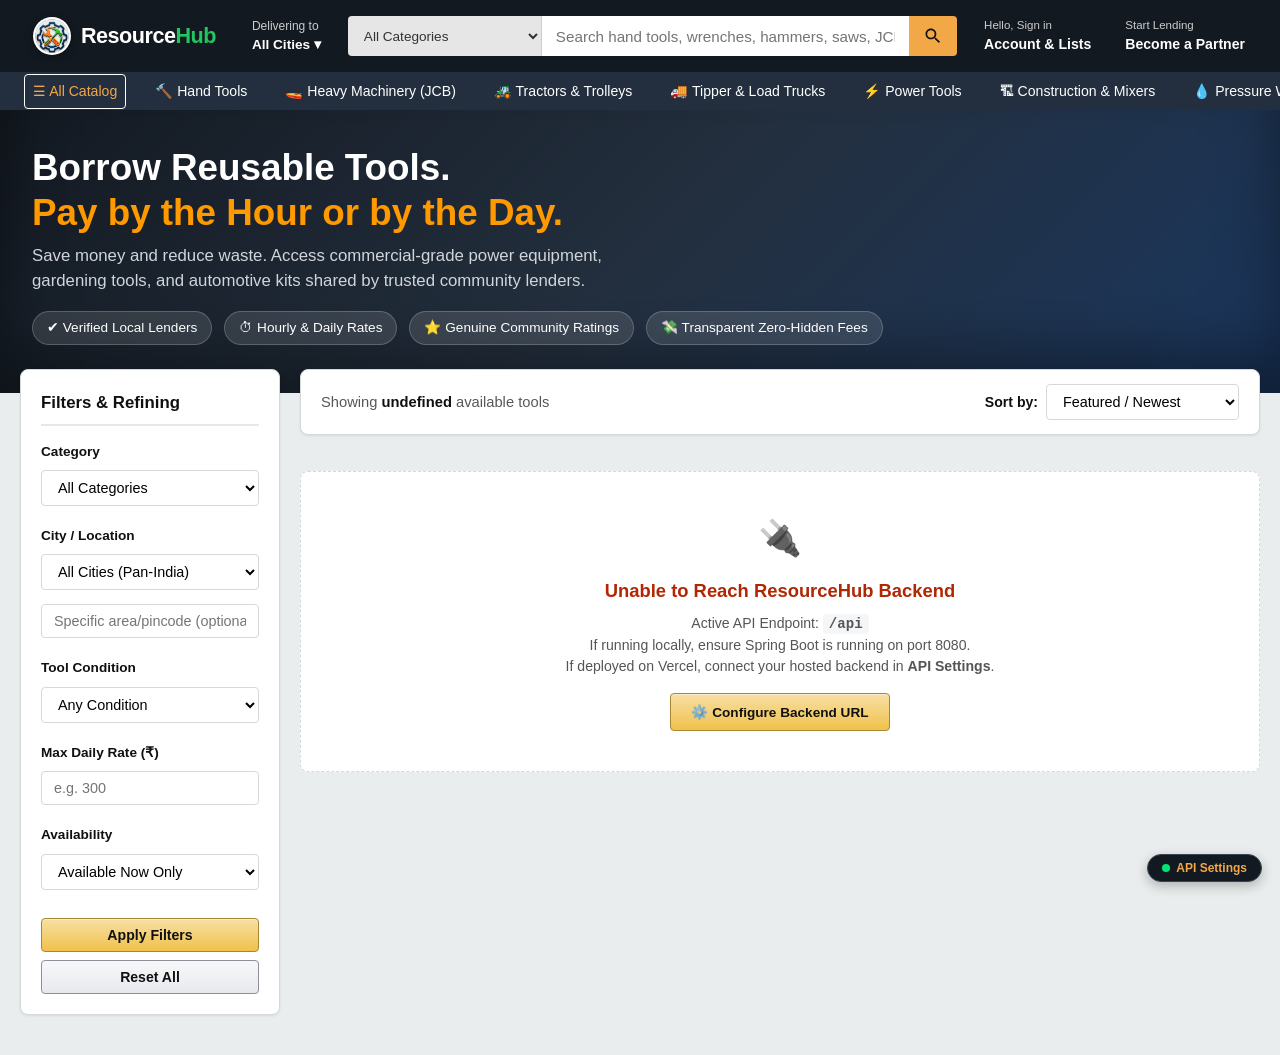
==== commit 8d73531e: "Add render.yaml, auto-init schema, categories endpoint, and cloud fallback dataset" ====
--- a/backend/src/main/resources/static/index.html
+++ b/backend/src/main/resources/static/index.html
@@ -311,6 +311,7 @@
 
   <!-- Scripts -->
   <script src="js/config.js"></script>
+  <script src="js/fallback-data.js"></script>
   <script src="js/api.js"></script>
   <script>
     let currentTools = [];
